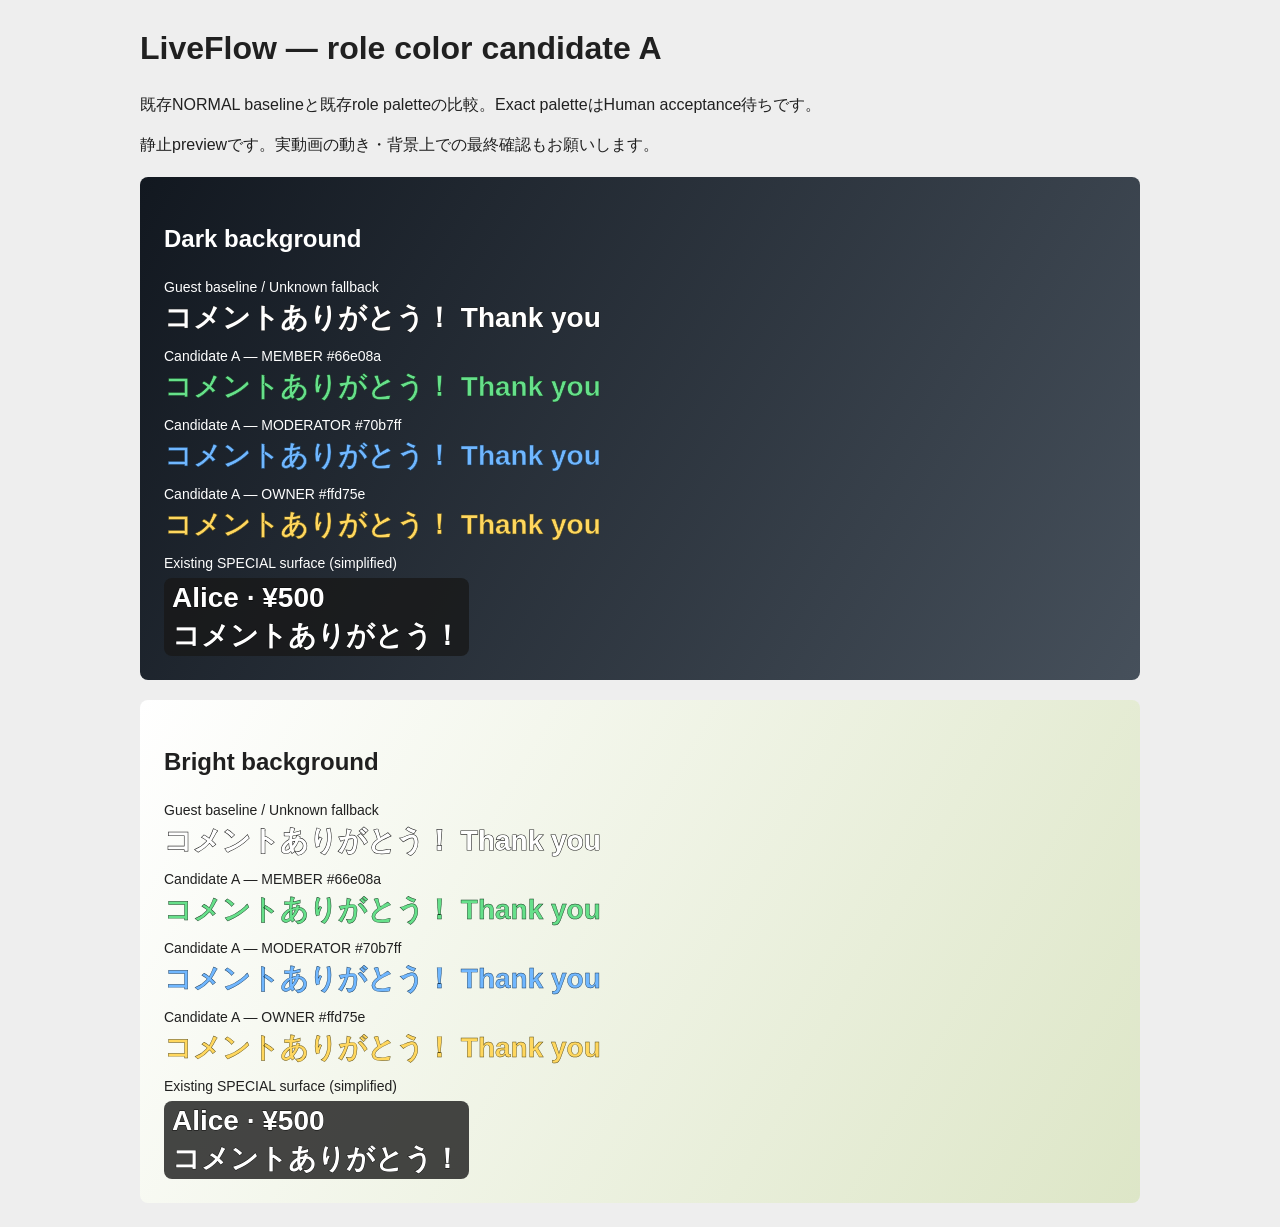
==== docs/role-color-preview.html @ 0a533ac6 "Document and guard normalized role color candidate" ====
<!doctype html>
<html lang="ja">
<meta charset="utf-8">
<meta name="viewport" content="width=device-width,initial-scale=1">
<title>LiveFlow role color candidate A</title>
<style>
body { margin: 24px; font: 16px/1.5 sans-serif; color: #202020; background: #eee; }
main { max-width: 1000px; margin: auto; }
section { padding: 24px; margin: 20px 0; border-radius: 8px; }
.dark { background: linear-gradient(120deg,#121820,#46505b); color: white; }
.bright { background: linear-gradient(120deg,#fff,#dde6c7); }
.label { font-size: 14px; margin: 12px 0 4px; }
.liveflow-danmaku { display: inline-flex; align-items: center; gap: 6px; white-space: nowrap; font: 28px/32px sans-serif; font-weight: 600; }
.liveflow-danmaku[data-author-role="guest"] { color: #fff; -webkit-text-stroke: 1.1px #202020; paint-order: stroke fill; }
.liveflow-danmaku[data-author-role="member"] { color: #66e08a; -webkit-text-stroke: .45px #12381d; }
.liveflow-danmaku[data-author-role="moderator"] { color: #70b7ff; -webkit-text-stroke: .45px #183b5c; }
.liveflow-danmaku[data-author-role="owner"] { color: #ffd75e; -webkit-text-stroke: .45px #564813; }
.liveflow-danmaku-special { display: flex; flex-direction: column; align-items: stretch; width: max-content; min-width: 180px; min-height: 68px; padding: 4px 8px; border-radius: 8px; background: rgba(24,24,24,.8); }
.liveflow-danmaku.liveflow-danmaku-special { -webkit-text-stroke: .8px rgba(0,0,0,.85); paint-order: stroke fill; }
</style>
<main>
<h1>LiveFlow — role color candidate A</h1>
<p>既存NORMAL baselineと既存role paletteの比較。Exact paletteはHuman acceptance待ちです。</p>
<p>静止previewです。実動画の動き・背景上での最終確認もお願いします。</p>
<section class="dark">
<h2>Dark background</h2>
<div class="label">Guest baseline / Unknown fallback</div><div class="liveflow-danmaku" data-author-role="guest">コメントありがとう！ Thank you</div>
<div class="label">Candidate A — MEMBER #66e08a</div><div class="liveflow-danmaku" data-author-role="member">コメントありがとう！ Thank you</div>
<div class="label">Candidate A — MODERATOR #70b7ff</div><div class="liveflow-danmaku" data-author-role="moderator">コメントありがとう！ Thank you</div>
<div class="label">Candidate A — OWNER #ffd75e</div><div class="liveflow-danmaku" data-author-role="owner">コメントありがとう！ Thank you</div>
<div class="label">Existing SPECIAL surface (simplified)</div><div class="liveflow-danmaku liveflow-danmaku-special" style="color:#FFFFFF"><span>Alice · ¥500</span><span>コメントありがとう！</span></div>
</section>
<section class="bright">
<h2>Bright background</h2>
<div class="label">Guest baseline / Unknown fallback</div><div class="liveflow-danmaku" data-author-role="guest">コメントありがとう！ Thank you</div>
<div class="label">Candidate A — MEMBER #66e08a</div><div class="liveflow-danmaku" data-author-role="member">コメントありがとう！ Thank you</div>
<div class="label">Candidate A — MODERATOR #70b7ff</div><div class="liveflow-danmaku" data-author-role="moderator">コメントありがとう！ Thank you</div>
<div class="label">Candidate A — OWNER #ffd75e</div><div class="liveflow-danmaku" data-author-role="owner">コメントありがとう！ Thank you</div>
<div class="label">Existing SPECIAL surface (simplified)</div><div class="liveflow-danmaku liveflow-danmaku-special" style="color:#FFFFFF"><span>Alice · ¥500</span><span>コメントありがとう！</span></div>
</section>
</main>
</html>
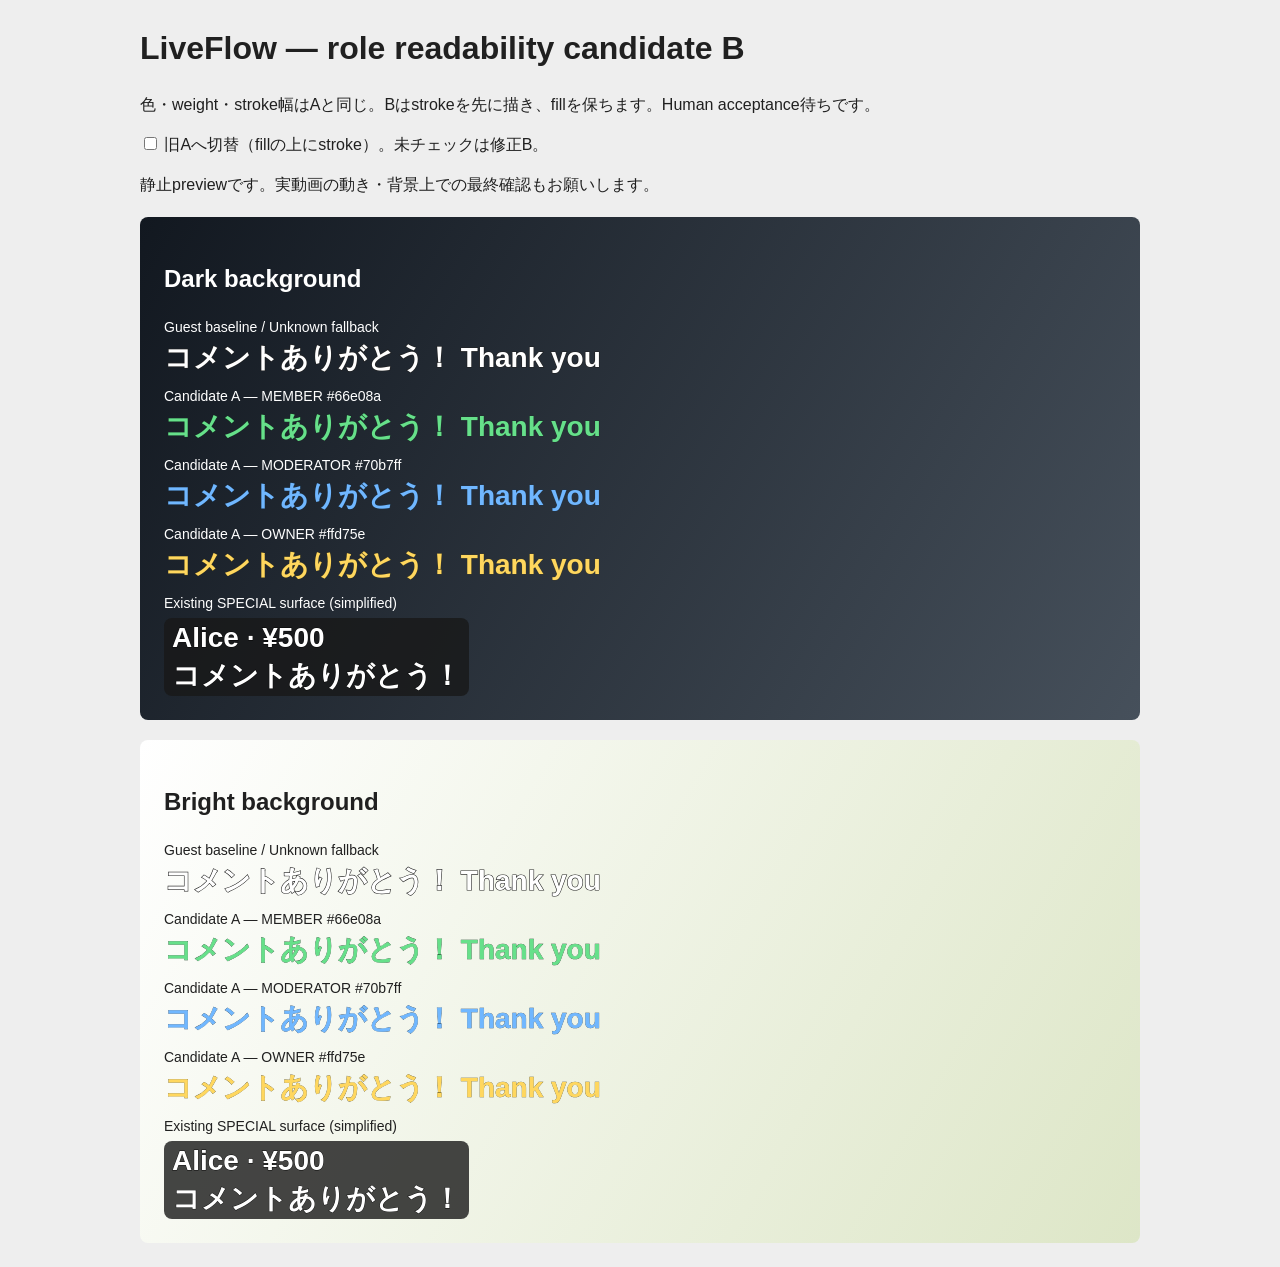
==== commit 3cffdea7: "Preserve role text fill at glyph junctions" ====
--- a/docs/role-color-preview.html
+++ b/docs/role-color-preview.html
@@ -2,7 +2,7 @@
 <html lang="ja">
 <meta charset="utf-8">
 <meta name="viewport" content="width=device-width,initial-scale=1">
-<title>LiveFlow role color candidate A</title>
+<title>LiveFlow role color candidate B</title>
 <style>
 body { margin: 24px; font: 16px/1.5 sans-serif; color: #202020; background: #eee; }
 main { max-width: 1000px; margin: auto; }
@@ -12,15 +12,19 @@
 .label { font-size: 14px; margin: 12px 0 4px; }
 .liveflow-danmaku { display: inline-flex; align-items: center; gap: 6px; white-space: nowrap; font: 28px/32px sans-serif; font-weight: 600; }
 .liveflow-danmaku[data-author-role="guest"] { color: #fff; -webkit-text-stroke: 1.1px #202020; paint-order: stroke fill; }
-.liveflow-danmaku[data-author-role="member"] { color: #66e08a; -webkit-text-stroke: .45px #12381d; }
-.liveflow-danmaku[data-author-role="moderator"] { color: #70b7ff; -webkit-text-stroke: .45px #183b5c; }
-.liveflow-danmaku[data-author-role="owner"] { color: #ffd75e; -webkit-text-stroke: .45px #564813; }
+.liveflow-danmaku[data-author-role="member"] { color: #66e08a; -webkit-text-stroke: .45px #12381d; paint-order: stroke fill; }
+.liveflow-danmaku[data-author-role="moderator"] { color: #70b7ff; -webkit-text-stroke: .45px #183b5c; paint-order: stroke fill; }
+.liveflow-danmaku[data-author-role="owner"] { color: #ffd75e; -webkit-text-stroke: .45px #564813; paint-order: stroke fill; }
+body:has(#baseline:checked) .liveflow-danmaku:not(.liveflow-danmaku-special)[data-author-role="member"],
+body:has(#baseline:checked) .liveflow-danmaku:not(.liveflow-danmaku-special)[data-author-role="moderator"],
+body:has(#baseline:checked) .liveflow-danmaku:not(.liveflow-danmaku-special)[data-author-role="owner"] { paint-order: normal; }
 .liveflow-danmaku-special { display: flex; flex-direction: column; align-items: stretch; width: max-content; min-width: 180px; min-height: 68px; padding: 4px 8px; border-radius: 8px; background: rgba(24,24,24,.8); }
 .liveflow-danmaku.liveflow-danmaku-special { -webkit-text-stroke: .8px rgba(0,0,0,.85); paint-order: stroke fill; }
 </style>
 <main>
-<h1>LiveFlow — role color candidate A</h1>
-<p>既存NORMAL baselineと既存role paletteの比較。Exact paletteはHuman acceptance待ちです。</p>
+<h1>LiveFlow — role readability candidate B</h1>
+<p>色・weight・stroke幅はAと同じ。Bはstrokeを先に描き、fillを保ちます。Human acceptance待ちです。</p>
+<label><input id="baseline" type="checkbox"> 旧Aへ切替（fillの上にstroke）。未チェックは修正B。</label>
 <p>静止previewです。実動画の動き・背景上での最終確認もお願いします。</p>
 <section class="dark">
 <h2>Dark background</h2>
